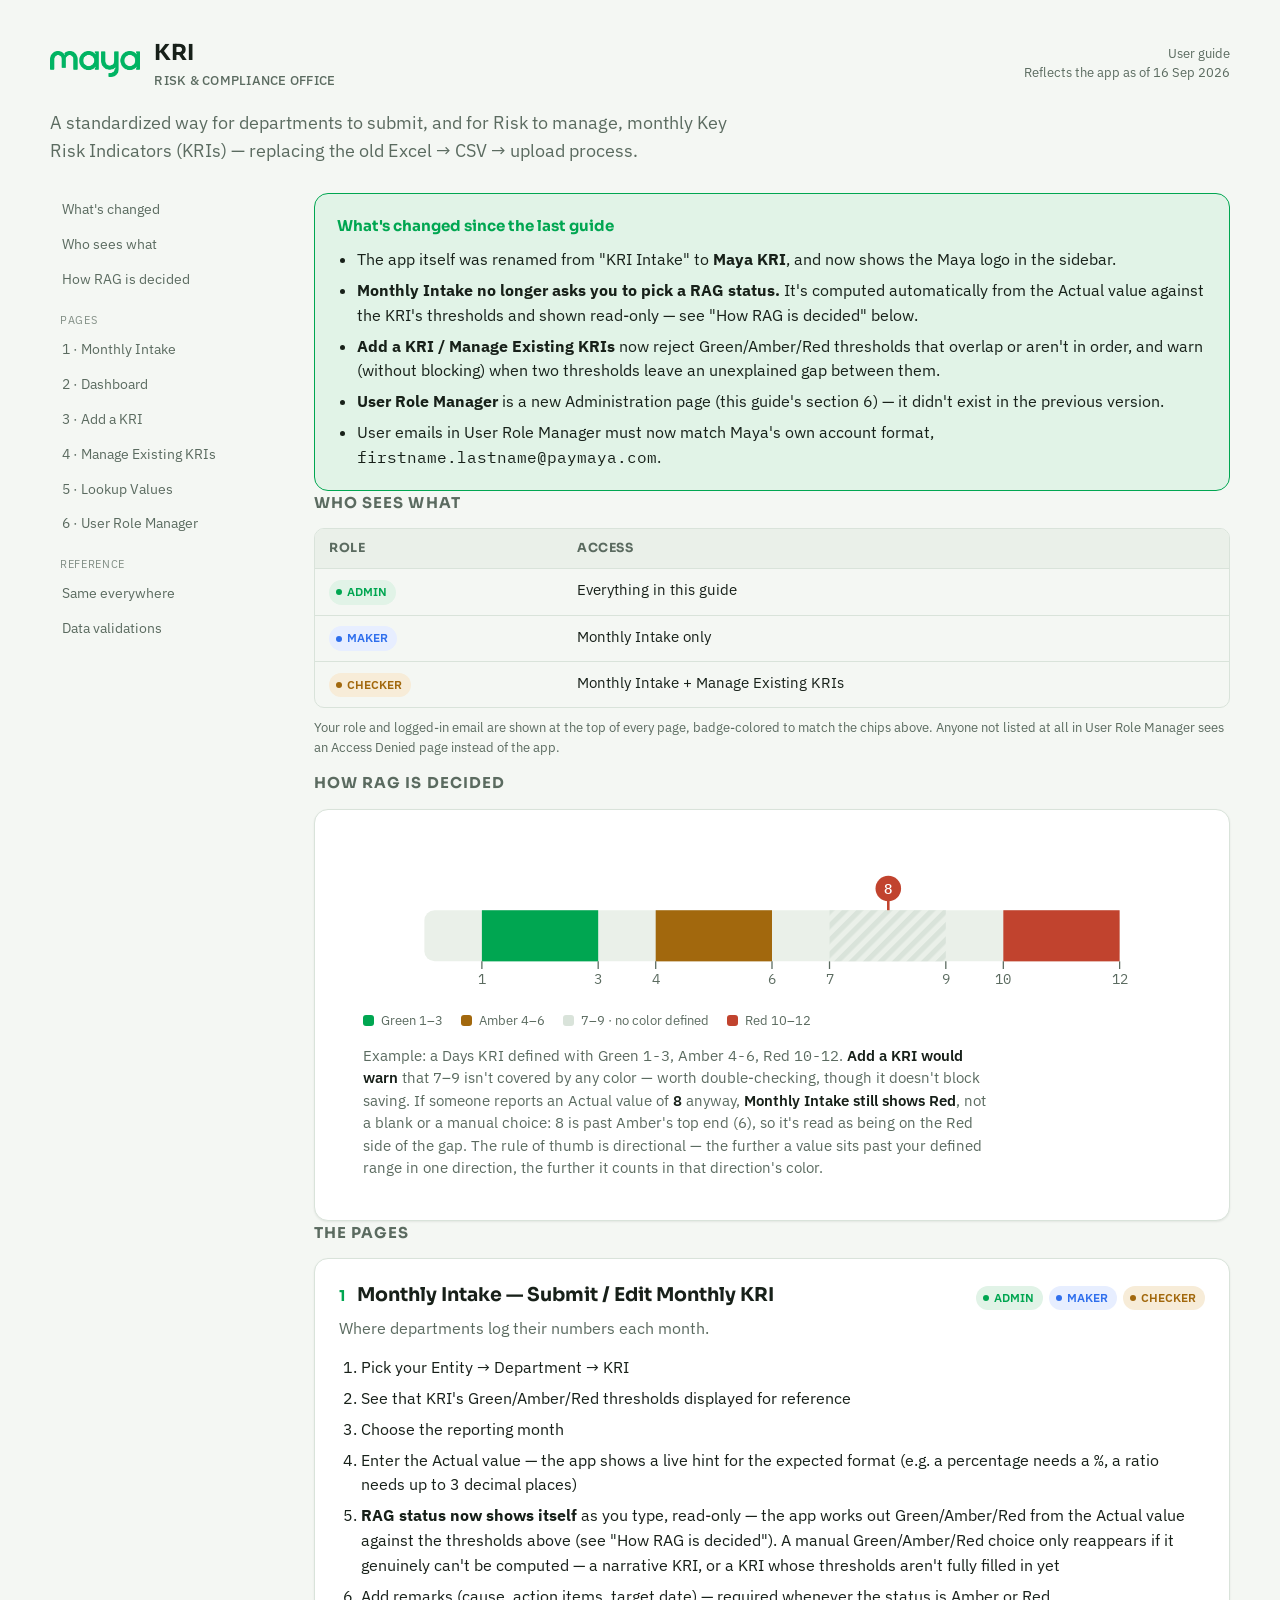
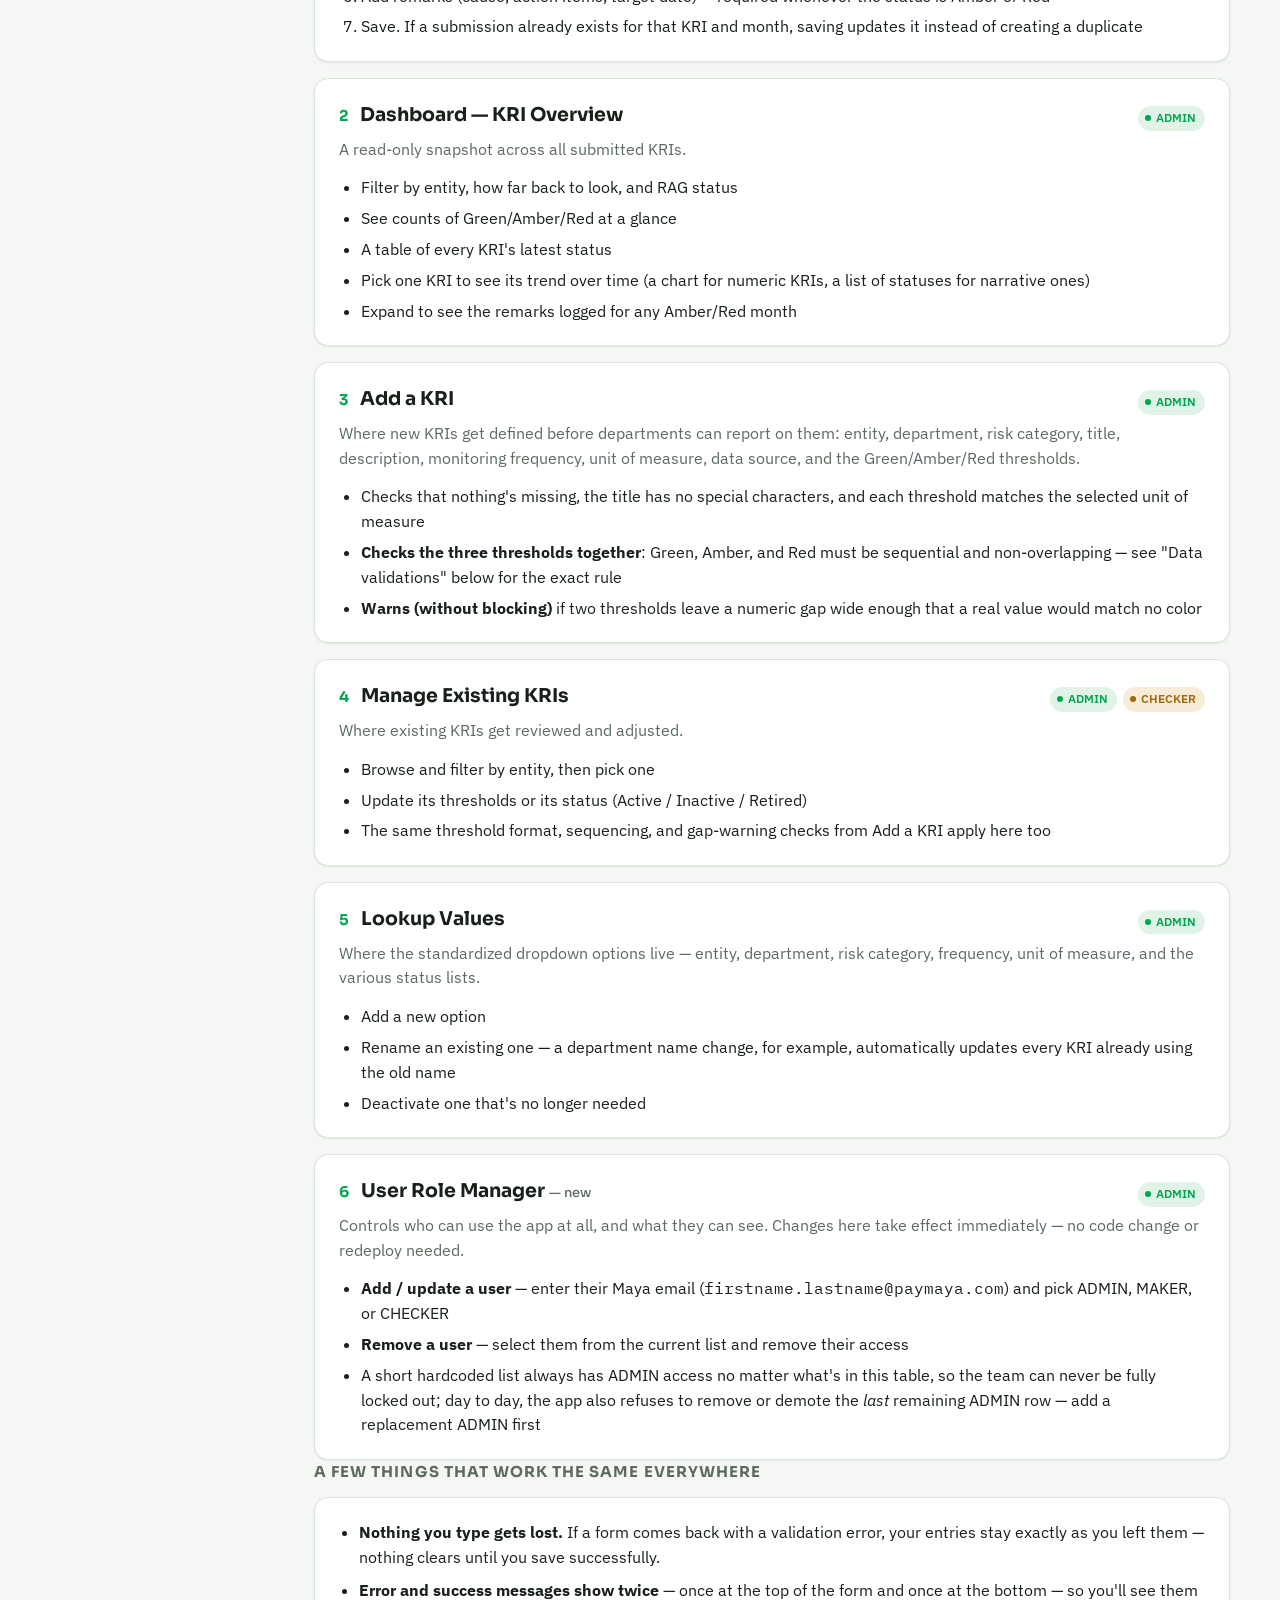
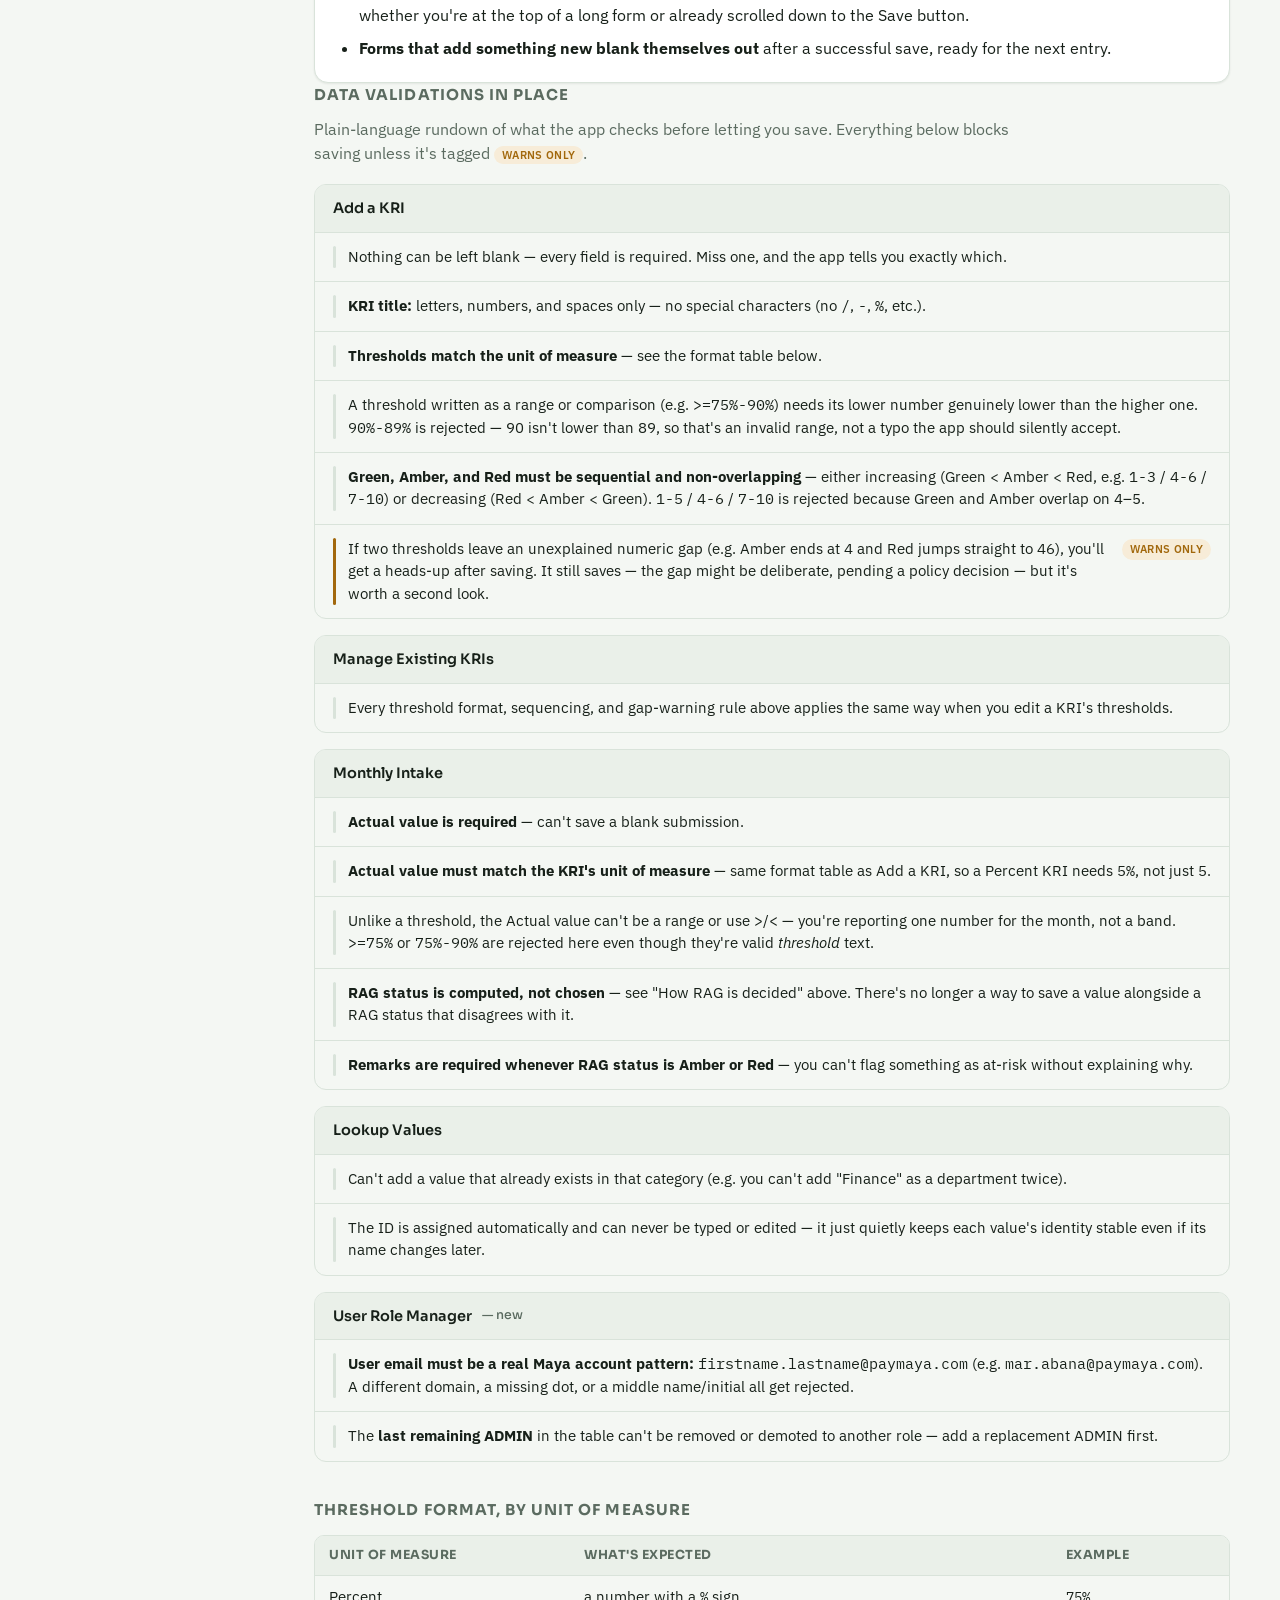
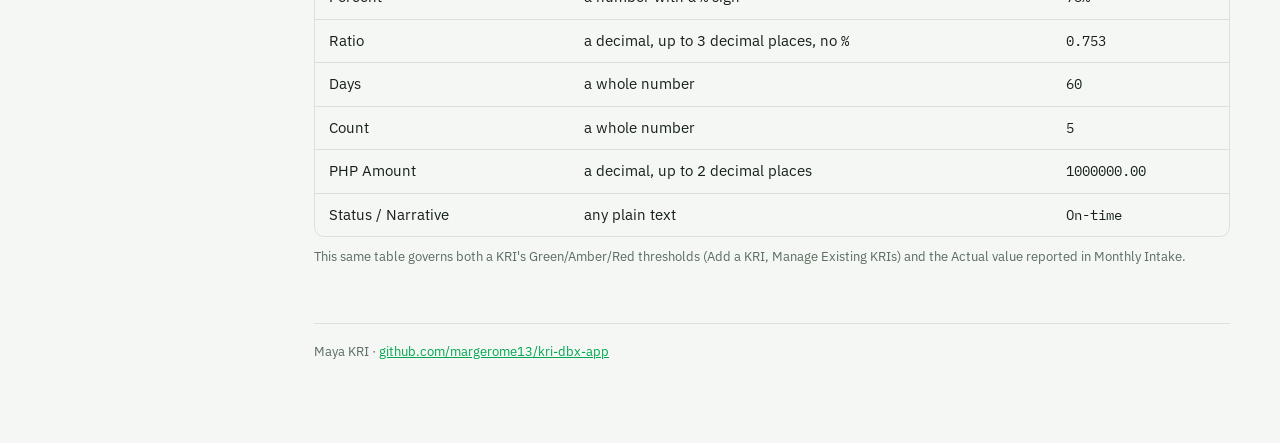
==== docs/index.html @ f0a2af5e "Add a standalone user guide for GitHub Pages Publishable version of the Maya KRI user guide under do" ====
<!DOCTYPE html>
<html lang="en">
<head>
<meta charset="utf-8">
<meta name="viewport" content="width=device-width, initial-scale=1">
<meta name="color-scheme" content="light dark">
<title>Maya KRI — User Guide</title>
<link rel="preconnect" href="https://fonts.gstatic.com" crossorigin>
<link rel="stylesheet" href="https://fonts.googleapis.com/css2?family=Sora:wght@600;700&family=IBM+Plex+Sans:wght@400;500;600&family=IBM+Plex+Mono:wght@400;500&display=swap">
<style>
  :root{
    --bg:#F4F7F3;
    --surface:#FFFFFF;
    --surface-2:#EAF0E9;
    --ink:#172019;
    --ink-muted:#5B6B60;
    --line:#D9E3DA;
    --accent:#00A651;
    --accent-contrast:#FFFFFF;
    --accent-soft:#E1F3E7;
    --maker:#2F6FED;
    --maker-soft:#E7EEFF;
    --checker:#A2680D;
    --checker-soft:#F7ECD8;
    --rag-green:#00A651;
    --rag-amber:#A2680D;
    --rag-red:#C1432E;
    --rag-red-soft:#F8E2DE;
    --shadow:rgba(23,32,25,0.08);
  }
  @media (prefers-color-scheme: dark){
    :root{
      --bg:#0F1712;
      --surface:#17221B;
      --surface-2:#1E2B23;
      --ink:#E8F0EA;
      --ink-muted:#93A79A;
      --line:#2B3A31;
      --accent:#35C77D;
      --accent-contrast:#07130C;
      --accent-soft:#173226;
      --maker:#7CA6FF;
      --maker-soft:#16233F;
      --checker:#E0A542;
      --checker-soft:#332715;
      --rag-green:#35C77D;
      --rag-amber:#E0A542;
      --rag-red:#E2685A;
      --rag-red-soft:#3A211D;
      --shadow:rgba(0,0,0,0.5);
    }
  }

  *{box-sizing:border-box;}
  html{background:var(--bg);}
  body{
    margin:0;
    background:var(--bg);
    color:var(--ink);
    font-family:"IBM Plex Sans", system-ui, -apple-system, sans-serif;
    font-size:16px;
    line-height:1.55;
    padding-inline:20px;
  }
  img{max-width:100%;}
  h1,h2,h3{
    font-family:"Sora", "IBM Plex Sans", sans-serif;
    color:var(--ink);
    text-wrap:balance;
    margin:0;
  }
  code, .mono{
    font-family:"IBM Plex Mono", "SFMono-Regular", monospace;
    font-variant-numeric:tabular-nums;
  }
  a{color:var(--accent);}
  .wrap{
    max-width:1180px;
    margin:0 auto;
    padding-block:36px 80px;
  }

  /* ---------- top identity bar ---------- */
  .topbar{
    display:flex;
    align-items:center;
    gap:14px;
    margin-bottom:8px;
  }
  .topbar img.logo{height:26px; width:auto; flex:none;}
  .brand{
    font-family:"Sora",sans-serif;
    font-weight:700;
    font-size:22px;
    letter-spacing:-0.01em;
  }
  .brand small{
    display:block;
    font-family:"IBM Plex Sans",sans-serif;
    font-weight:500;
    font-size:13px;
    color:var(--ink-muted);
    letter-spacing:.02em;
    text-transform:uppercase;
    margin-top:1px;
  }
  .updated{
    margin-left:auto;
    font-size:13px;
    color:var(--ink-muted);
    text-align:right;
    line-height:1.4;
  }

  .lede{
    font-size:18px;
    color:var(--ink-muted);
    max-width:62ch;
    margin:18px 0 28px;
  }

  /* ---------- layout: sticky TOC + content ---------- */
  .layout{
    display:grid;
    grid-template-columns:220px minmax(0,1fr);
    gap:44px;
    align-items:start;
  }
  nav.toc{
    position:sticky;
    top:28px;
    display:flex;
    flex-direction:column;
    gap:2px;
    padding-right:8px;
  }
  nav.toc a{
    color:var(--ink-muted);
    text-decoration:none;
    font-size:13.5px;
    padding:6px 10px;
    border-radius:7px;
    border-left:2px solid transparent;
  }
  nav.toc a:hover{color:var(--ink); background:var(--surface-2);}
  nav.toc .toc-group{
    font-size:11px;
    text-transform:uppercase;
    letter-spacing:.06em;
    color:var(--ink-muted);
    margin:14px 0 2px;
    padding-left:10px;
    opacity:.75;
  }
  nav.toc .toc-group:first-child{margin-top:2px;}

  main{min-width:0;}
  section{scroll-margin-top:20px;}

  /* ---------- generic panel ---------- */
  .panel{
    background:var(--surface);
    border:1px solid var(--line);
    border-radius:14px;
    padding:22px 24px;
    box-shadow:0 1px 2px var(--shadow);
  }
  .stack{display:flex; flex-direction:column; gap:16px;}

  h2.section-title{
    font-size:15px;
    text-transform:uppercase;
    letter-spacing:.07em;
    color:var(--ink-muted);
    margin:40px 0 14px;
  }
  h2.section-title:first-of-type{margin-top:0;}

  /* ---------- role chips ---------- */
  .chip{
    display:inline-flex;
    align-items:center;
    gap:5px;
    font-size:12px;
    font-weight:600;
    padding:3px 9px 3px 7px;
    border-radius:100px;
    white-space:nowrap;
  }
  .chip::before{content:"";width:6px;height:6px;border-radius:50%;background:currentColor;}
  .chip-admin{background:var(--accent-soft); color:var(--accent);}
  .chip-maker{background:var(--maker-soft); color:var(--maker);}
  .chip-checker{background:var(--checker-soft); color:var(--checker);}

  /* ---------- access table ---------- */
  table{
    width:100%;
    border-collapse:collapse;
    font-size:14.5px;
  }
  th,td{
    text-align:left;
    padding:10px 14px;
    border-bottom:1px solid var(--line);
    vertical-align:top;
  }
  th{
    font-family:"Sora",sans-serif;
    font-size:12.5px;
    text-transform:uppercase;
    letter-spacing:.04em;
    color:var(--ink-muted);
    background:var(--surface-2);
  }
  tr:last-child td{border-bottom:none;}
  .table-wrap{overflow-x:auto; border-radius:10px; border:1px solid var(--line);}
  .table-wrap table{border:none;}
  .table-wrap th:first-child, .table-wrap td:first-child{padding-left:14px;}
  .footnote{font-size:13px; color:var(--ink-muted); margin-top:10px;}

  /* ---------- changelog callout ---------- */
  .changelog{
    border:1px solid var(--accent);
    background:var(--accent-soft);
    border-radius:14px;
    padding:20px 22px;
  }
  .changelog h3{font-size:15px; color:var(--accent); margin-bottom:10px;}
  .changelog ul{margin:0; padding-left:20px;}
  .changelog li{margin-bottom:6px;}
  .changelog li:last-child{margin-bottom:0;}

  /* ---------- page cards (sections 1-6) ---------- */
  .page-card{
    background:var(--surface);
    border:1px solid var(--line);
    border-radius:14px;
    padding:22px 24px;
    box-shadow:0 1px 2px var(--shadow);
  }
  .page-head{
    display:flex;
    align-items:baseline;
    gap:12px;
    flex-wrap:wrap;
    margin-bottom:6px;
  }
  .page-num{
    font-family:"Sora",sans-serif;
    font-weight:700;
    color:var(--accent);
    font-size:15px;
  }
  .page-head h3{font-size:19px;}
  .page-chips{margin-left:auto; display:flex; gap:6px;}
  .page-card p.desc{color:var(--ink-muted); margin:6px 0 14px;}
  .page-card ol, .page-card ul{margin:0; padding-left:22px;}
  .page-card li{margin-bottom:6px;}
  .page-card li:last-child{margin-bottom:0;}
  .page-grid{display:grid; gap:16px;}

  /* ---------- RAG diagram ---------- */
  figure.diagram{margin:0; padding:22px 24px 18px;}
  figure.diagram svg{width:100%; height:auto; display:block;}
  .legend{display:flex; gap:18px; flex-wrap:wrap; margin-top:14px; font-size:13px; color:var(--ink-muted);}
  .legend span{display:inline-flex; align-items:center; gap:7px;}
  .swatch{width:11px;height:11px;border-radius:3px; flex:none;}
  figcaption{
    margin-top:14px;
    font-size:14.5px;
    color:var(--ink-muted);
    max-width:70ch;
  }
  figcaption strong{color:var(--ink); font-weight:600;}

  /* ---------- validation rules ---------- */
  .rule-group{border:1px solid var(--line); border-radius:12px; overflow:hidden;}
  .rule-group-head{
    background:var(--surface-2);
    padding:12px 18px;
    font-family:"Sora",sans-serif;
    font-weight:600;
    font-size:14.5px;
    display:flex;
    align-items:center;
    gap:10px;
  }
  .rule{
    padding:13px 18px;
    border-top:1px solid var(--line);
    font-size:14.5px;
    display:flex;
    gap:12px;
  }
  .rule .bar{width:3px; border-radius:2px; flex:none; background:var(--line);}
  .rule.warn .bar{background:var(--rag-amber);}
  .rule p{margin:0; flex:1;}
  .tag{
    font-size:11px;
    font-weight:600;
    text-transform:uppercase;
    letter-spacing:.03em;
    padding:2px 8px;
    border-radius:100px;
    background:var(--checker-soft);
    color:var(--checker);
    white-space:nowrap;
    flex:none;
    align-self:flex-start;
    margin-top:1px;
  }

  .unit-table code{font-size:13.5px;}

  ul.plain{padding-left:20px; margin:0;}
  ul.plain li{margin-bottom:8px;}
  ul.plain li:last-child{margin-bottom:0;}

  footer.page-footer{
    margin-top:56px;
    padding-top:18px;
    border-top:1px solid var(--line);
    font-size:13px;
    color:var(--ink-muted);
  }

  @media (max-width: 860px){
    .layout{grid-template-columns:1fr;}
    nav.toc{
      position:static;
      flex-direction:row;
      overflow-x:auto;
      gap:6px;
      padding-bottom:8px;
      border-bottom:1px solid var(--line);
      margin-bottom:18px;
    }
    nav.toc .toc-group{display:none;}
    nav.toc a{
      background:var(--surface-2);
      white-space:nowrap;
      flex:none;
    }
    .updated{display:none;}
    .page-chips{margin-left:0; width:100%;}
  }
</style>
</head>
<body>
<div class="wrap">

  <div class="topbar">
    <img class="logo" src="assets/maya_logo.png" alt="Maya">
    <div class="brand">KRI<small>Risk &amp; compliance office</small></div>
    <div class="updated">User guide<br>Reflects the app as of 16 Sep 2026</div>
  </div>

  <p class="lede">A standardized way for departments to submit, and for Risk to manage, monthly Key Risk Indicators (KRIs) — replacing the old Excel → CSV → upload process.</p>

  <div class="layout">

    <nav class="toc">
      <a href="#whats-changed">What's changed</a>
      <a href="#access">Who sees what</a>
      <a href="#how-rag-works">How RAG is decided</a>
      <div class="toc-group">Pages</div>
      <a href="#page-intake">1 · Monthly Intake</a>
      <a href="#page-dashboard">2 · Dashboard</a>
      <a href="#page-add">3 · Add a KRI</a>
      <a href="#page-manage">4 · Manage Existing KRIs</a>
      <a href="#page-lookup">5 · Lookup Values</a>
      <a href="#page-roles">6 · User Role Manager</a>
      <div class="toc-group">Reference</div>
      <a href="#everywhere">Same everywhere</a>
      <a href="#validations">Data validations</a>
    </nav>

    <main>

      <section id="whats-changed">
        <div class="changelog">
          <h3>What's changed since the last guide</h3>
          <ul>
            <li>The app itself was renamed from "KRI Intake" to <strong>Maya KRI</strong>, and now shows the Maya logo in the sidebar.</li>
            <li><strong>Monthly Intake no longer asks you to pick a RAG status.</strong> It's computed automatically from the Actual value against the KRI's thresholds and shown read-only — see "How RAG is decided" below.</li>
            <li><strong>Add a KRI / Manage Existing KRIs</strong> now reject Green/Amber/Red thresholds that overlap or aren't in order, and warn (without blocking) when two thresholds leave an unexplained gap between them.</li>
            <li><strong>User Role Manager</strong> is a new Administration page (this guide's section 6) — it didn't exist in the previous version.</li>
            <li>User emails in User Role Manager must now match Maya's own account format, <code>firstname.lastname@paymaya.com</code>.</li>
          </ul>
        </div>
      </section>

      <section id="access">
        <h2 class="section-title">Who sees what</h2>
        <div class="table-wrap">
          <table>
            <tr><th>Role</th><th>Access</th></tr>
            <tr><td><span class="chip chip-admin">ADMIN</span></td><td>Everything in this guide</td></tr>
            <tr><td><span class="chip chip-maker">MAKER</span></td><td>Monthly Intake only</td></tr>
            <tr><td><span class="chip chip-checker">CHECKER</span></td><td>Monthly Intake + Manage Existing KRIs</td></tr>
          </table>
        </div>
        <p class="footnote">Your role and logged-in email are shown at the top of every page, badge-colored to match the chips above. Anyone not listed at all in User Role Manager sees an Access Denied page instead of the app.</p>
      </section>

      <section id="how-rag-works">
        <h2 class="section-title">How RAG is decided</h2>
        <div class="panel">
          <figure class="diagram">
            <svg viewBox="0 0 640 112" role="img" aria-label="Threshold bar for a Days KRI: Green 1 to 3, Amber 4 to 6, an undefined gap from 7 to 9, and Red 10 to 12. A marker at 8 shows it resolving to Red.">
              <defs>
                <pattern id="hatch" width="8" height="8" patternUnits="userSpaceOnUse" patternTransform="rotate(45)">
                  <rect width="8" height="8" fill="var(--surface-2)"/>
                  <rect width="4" height="8" fill="var(--line)"/>
                </pattern>
              </defs>

              <!-- background track -->
              <rect x="48" y="44" width="544" height="40" rx="8" fill="var(--surface-2)"/>

              <!-- bands -->
              <rect x="93" y="44" width="91" height="40" fill="var(--rag-green)"/>
              <rect x="229" y="44" width="91" height="40" fill="var(--rag-amber)"/>
              <rect x="365" y="44" width="91" height="40" fill="url(#hatch)"/>
              <rect x="501" y="44" width="91" height="40" fill="var(--rag-red)"/>

              <!-- marker at value 8 -->
              <line x1="411" y1="34" x2="411" y2="44" stroke="var(--rag-red)" stroke-width="2"/>
              <circle cx="411" cy="27" r="10" fill="var(--rag-red)"/>
              <text x="411" y="31" text-anchor="middle" font-family="IBM Plex Mono" font-size="11" font-weight="500" fill="var(--accent-contrast)">8</text>

              <!-- ticks -->
              <g font-family="IBM Plex Mono" font-size="11" fill="var(--ink-muted)">
                <line x1="93" y1="84" x2="93" y2="90" stroke="var(--ink-muted)"/>
                <text x="93" y="102" text-anchor="middle">1</text>
                <line x1="184" y1="84" x2="184" y2="90" stroke="var(--ink-muted)"/>
                <text x="184" y="102" text-anchor="middle">3</text>
                <line x1="229" y1="84" x2="229" y2="90" stroke="var(--ink-muted)"/>
                <text x="229" y="102" text-anchor="middle">4</text>
                <line x1="320" y1="84" x2="320" y2="90" stroke="var(--ink-muted)"/>
                <text x="320" y="102" text-anchor="middle">6</text>
                <line x1="365" y1="84" x2="365" y2="90" stroke="var(--ink-muted)"/>
                <text x="365" y="102" text-anchor="middle">7</text>
                <line x1="456" y1="84" x2="456" y2="90" stroke="var(--ink-muted)"/>
                <text x="456" y="102" text-anchor="middle">9</text>
                <line x1="501" y1="84" x2="501" y2="90" stroke="var(--ink-muted)"/>
                <text x="501" y="102" text-anchor="middle">10</text>
                <line x1="592" y1="84" x2="592" y2="90" stroke="var(--ink-muted)"/>
                <text x="592" y="102" text-anchor="middle">12</text>
              </g>
            </svg>
            <div class="legend">
              <span><i class="swatch" style="background:var(--rag-green)"></i>Green 1–3</span>
              <span><i class="swatch" style="background:var(--rag-amber)"></i>Amber 4–6</span>
              <span><i class="swatch" style="background:var(--line)"></i>7–9 · no color defined</span>
              <span><i class="swatch" style="background:var(--rag-red)"></i>Red 10–12</span>
            </div>
            <figcaption>
              Example: a Days KRI defined with Green <code>1-3</code>, Amber <code>4-6</code>, Red <code>10-12</code>. <strong>Add a KRI would warn</strong> that 7–9 isn't covered by any color — worth double-checking, though it doesn't block saving. If someone reports an Actual value of <strong>8</strong> anyway, <strong>Monthly Intake still shows Red</strong>, not a blank or a manual choice: 8 is past Amber's top end (6), so it's read as being on the Red side of the gap. The rule of thumb is directional — the further a value sits past your defined range in one direction, the further it counts in that direction's color.
            </figcaption>
          </figure>
        </div>
      </section>

      <h2 class="section-title" id="pages-heading">The pages</h2>

      <div class="page-grid">

        <div class="page-card" id="page-intake">
          <div class="page-head">
            <span class="page-num">1</span>
            <h3>Monthly Intake — Submit / Edit Monthly KRI</h3>
            <div class="page-chips"><span class="chip chip-admin">ADMIN</span><span class="chip chip-maker">MAKER</span><span class="chip chip-checker">CHECKER</span></div>
          </div>
          <p class="desc">Where departments log their numbers each month.</p>
          <ol>
            <li>Pick your Entity → Department → KRI</li>
            <li>See that KRI's Green/Amber/Red thresholds displayed for reference</li>
            <li>Choose the reporting month</li>
            <li>Enter the Actual value — the app shows a live hint for the expected format (e.g. a percentage needs a <code>%</code>, a ratio needs up to 3 decimal places)</li>
            <li><strong>RAG status now shows itself</strong> as you type, read-only — the app works out Green/Amber/Red from the Actual value against the thresholds above (see "How RAG is decided"). A manual Green/Amber/Red choice only reappears if it genuinely can't be computed — a narrative KRI, or a KRI whose thresholds aren't fully filled in yet</li>
            <li>Add remarks (cause, action items, target date) — required whenever the status is Amber or Red</li>
            <li>Save. If a submission already exists for that KRI and month, saving updates it instead of creating a duplicate</li>
          </ol>
        </div>

        <div class="page-card" id="page-dashboard">
          <div class="page-head">
            <span class="page-num">2</span>
            <h3>Dashboard — KRI Overview</h3>
            <div class="page-chips"><span class="chip chip-admin">ADMIN</span></div>
          </div>
          <p class="desc">A read-only snapshot across all submitted KRIs.</p>
          <ul>
            <li>Filter by entity, how far back to look, and RAG status</li>
            <li>See counts of Green/Amber/Red at a glance</li>
            <li>A table of every KRI's latest status</li>
            <li>Pick one KRI to see its trend over time (a chart for numeric KRIs, a list of statuses for narrative ones)</li>
            <li>Expand to see the remarks logged for any Amber/Red month</li>
          </ul>
        </div>

        <div class="page-card" id="page-add">
          <div class="page-head">
            <span class="page-num">3</span>
            <h3>Add a KRI</h3>
            <div class="page-chips"><span class="chip chip-admin">ADMIN</span></div>
          </div>
          <p class="desc">Where new KRIs get defined before departments can report on them: entity, department, risk category, title, description, monitoring frequency, unit of measure, data source, and the Green/Amber/Red thresholds.</p>
          <ul>
            <li>Checks that nothing's missing, the title has no special characters, and each threshold matches the selected unit of measure</li>
            <li><strong>Checks the three thresholds together</strong>: Green, Amber, and Red must be sequential and non-overlapping — see "Data validations" below for the exact rule</li>
            <li><strong>Warns (without blocking)</strong> if two thresholds leave a numeric gap wide enough that a real value would match no color</li>
          </ul>
        </div>

        <div class="page-card" id="page-manage">
          <div class="page-head">
            <span class="page-num">4</span>
            <h3>Manage Existing KRIs</h3>
            <div class="page-chips"><span class="chip chip-admin">ADMIN</span><span class="chip chip-checker">CHECKER</span></div>
          </div>
          <p class="desc">Where existing KRIs get reviewed and adjusted.</p>
          <ul>
            <li>Browse and filter by entity, then pick one</li>
            <li>Update its thresholds or its status (Active / Inactive / Retired)</li>
            <li>The same threshold format, sequencing, and gap-warning checks from Add a KRI apply here too</li>
          </ul>
        </div>

        <div class="page-card" id="page-lookup">
          <div class="page-head">
            <span class="page-num">5</span>
            <h3>Lookup Values</h3>
            <div class="page-chips"><span class="chip chip-admin">ADMIN</span></div>
          </div>
          <p class="desc">Where the standardized dropdown options live — entity, department, risk category, frequency, unit of measure, and the various status lists.</p>
          <ul>
            <li>Add a new option</li>
            <li>Rename an existing one — a department name change, for example, automatically updates every KRI already using the old name</li>
            <li>Deactivate one that's no longer needed</li>
          </ul>
        </div>

        <div class="page-card" id="page-roles">
          <div class="page-head">
            <span class="page-num">6</span>
            <h3>User Role Manager <span style="color:var(--ink-muted); font-weight:500; font-size:13px;">— new</span></h3>
            <div class="page-chips"><span class="chip chip-admin">ADMIN</span></div>
          </div>
          <p class="desc">Controls who can use the app at all, and what they can see. Changes here take effect immediately — no code change or redeploy needed.</p>
          <ul>
            <li><strong>Add / update a user</strong> — enter their Maya email (<code>firstname.lastname@paymaya.com</code>) and pick ADMIN, MAKER, or CHECKER</li>
            <li><strong>Remove a user</strong> — select them from the current list and remove their access</li>
            <li>A short hardcoded list always has ADMIN access no matter what's in this table, so the team can never be fully locked out; day to day, the app also refuses to remove or demote the <em>last</em> remaining ADMIN row — add a replacement ADMIN first</li>
          </ul>
        </div>

      </div>

      <section id="everywhere">
        <h2 class="section-title">A few things that work the same everywhere</h2>
        <div class="panel">
          <ul class="plain">
            <li><strong>Nothing you type gets lost.</strong> If a form comes back with a validation error, your entries stay exactly as you left them — nothing clears until you save successfully.</li>
            <li><strong>Error and success messages show twice</strong> — once at the top of the form and once at the bottom — so you'll see them whether you're at the top of a long form or already scrolled down to the Save button.</li>
            <li><strong>Forms that add something new blank themselves out</strong> after a successful save, ready for the next entry.</li>
          </ul>
        </div>
      </section>

      <section id="validations">
        <h2 class="section-title">Data validations in place</h2>
        <p style="color:var(--ink-muted); margin:-4px 0 18px; max-width:70ch;">Plain-language rundown of what the app checks before letting you save. Everything below blocks saving unless it's tagged <span class="tag">warns only</span>.</p>

        <div class="stack">

          <div class="rule-group">
            <div class="rule-group-head">Add a KRI</div>
            <div class="rule"><div class="bar"></div><p>Nothing can be left blank — every field is required. Miss one, and the app tells you exactly which.</p></div>
            <div class="rule"><div class="bar"></div><p><strong>KRI title:</strong> letters, numbers, and spaces only — no special characters (no <code>/</code>, <code>-</code>, <code>%</code>, etc.).</p></div>
            <div class="rule"><div class="bar"></div><p><strong>Thresholds match the unit of measure</strong> — see the format table below.</p></div>
            <div class="rule"><div class="bar"></div><p>A threshold written as a range or comparison (e.g. <code>>=75%-90%</code>) needs its lower number genuinely lower than the higher one. <code>90%-89%</code> is rejected — 90 isn't lower than 89, so that's an invalid range, not a typo the app should silently accept.</p></div>
            <div class="rule"><div class="bar"></div><p><strong>Green, Amber, and Red must be sequential and non-overlapping</strong> — either increasing (Green &lt; Amber &lt; Red, e.g. <code>1-3</code> / <code>4-6</code> / <code>7-10</code>) or decreasing (Red &lt; Amber &lt; Green). <code>1-5</code> / <code>4-6</code> / <code>7-10</code> is rejected because Green and Amber overlap on 4–5.</p></div>
            <div class="rule warn"><div class="bar"></div><p>If two thresholds leave an unexplained numeric gap (e.g. Amber ends at <code>4</code> and Red jumps straight to <code>46</code>), you'll get a heads-up after saving. It still saves — the gap might be deliberate, pending a policy decision — but it's worth a second look.</p><span class="tag">warns only</span></div>
          </div>

          <div class="rule-group">
            <div class="rule-group-head">Manage Existing KRIs</div>
            <div class="rule"><div class="bar"></div><p>Every threshold format, sequencing, and gap-warning rule above applies the same way when you edit a KRI's thresholds.</p></div>
          </div>

          <div class="rule-group">
            <div class="rule-group-head">Monthly Intake</div>
            <div class="rule"><div class="bar"></div><p><strong>Actual value is required</strong> — can't save a blank submission.</p></div>
            <div class="rule"><div class="bar"></div><p><strong>Actual value must match the KRI's unit of measure</strong> — same format table as Add a KRI, so a Percent KRI needs <code>5%</code>, not just <code>5</code>.</p></div>
            <div class="rule"><div class="bar"></div><p>Unlike a threshold, the Actual value can't be a range or use <code>&gt;</code>/<code>&lt;</code> — you're reporting one number for the month, not a band. <code>&gt;=75%</code> or <code>75%-90%</code> are rejected here even though they're valid <em>threshold</em> text.</p></div>
            <div class="rule"><div class="bar"></div><p><strong>RAG status is computed, not chosen</strong> — see "How RAG is decided" above. There's no longer a way to save a value alongside a RAG status that disagrees with it.</p></div>
            <div class="rule"><div class="bar"></div><p><strong>Remarks are required whenever RAG status is Amber or Red</strong> — you can't flag something as at-risk without explaining why.</p></div>
          </div>

          <div class="rule-group">
            <div class="rule-group-head">Lookup Values</div>
            <div class="rule"><div class="bar"></div><p>Can't add a value that already exists in that category (e.g. you can't add "Finance" as a department twice).</p></div>
            <div class="rule"><div class="bar"></div><p>The ID is assigned automatically and can never be typed or edited — it just quietly keeps each value's identity stable even if its name changes later.</p></div>
          </div>

          <div class="rule-group">
            <div class="rule-group-head">User Role Manager <span style="color:var(--ink-muted); font-weight:500; font-size:12.5px; text-transform:none; letter-spacing:0;">— new</span></div>
            <div class="rule"><div class="bar"></div><p><strong>User email must be a real Maya account pattern:</strong> <code>firstname.lastname@paymaya.com</code> (e.g. <code>mar.abana@paymaya.com</code>). A different domain, a missing dot, or a middle name/initial all get rejected.</p></div>
            <div class="rule"><div class="bar"></div><p>The <strong>last remaining ADMIN</strong> in the table can't be removed or demoted to another role — add a replacement ADMIN first.</p></div>
          </div>

        </div>

        <h2 class="section-title" style="margin-top:36px;">Threshold format, by unit of measure</h2>
        <div class="table-wrap unit-table">
          <table>
            <tr><th>Unit of measure</th><th>What's expected</th><th>Example</th></tr>
            <tr><td>Percent</td><td>a number with a <code>%</code> sign</td><td><code>75%</code></td></tr>
            <tr><td>Ratio</td><td>a decimal, up to 3 decimal places, no <code>%</code></td><td><code>0.753</code></td></tr>
            <tr><td>Days</td><td>a whole number</td><td><code>60</code></td></tr>
            <tr><td>Count</td><td>a whole number</td><td><code>5</code></td></tr>
            <tr><td>PHP Amount</td><td>a decimal, up to 2 decimal places</td><td><code>1000000.00</code></td></tr>
            <tr><td>Status / Narrative</td><td>any plain text</td><td><code>On-time</code></td></tr>
          </table>
        </div>
        <p class="footnote">This same table governs both a KRI's Green/Amber/Red thresholds (Add a KRI, Manage Existing KRIs) and the Actual value reported in Monthly Intake.</p>

      </section>

      <footer class="page-footer">
        Maya KRI · <a href="https://github.com/margerome13/kri-dbx-app">github.com/margerome13/kri-dbx-app</a>
      </footer>

    </main>
  </div>
</div>
</body>
</html>
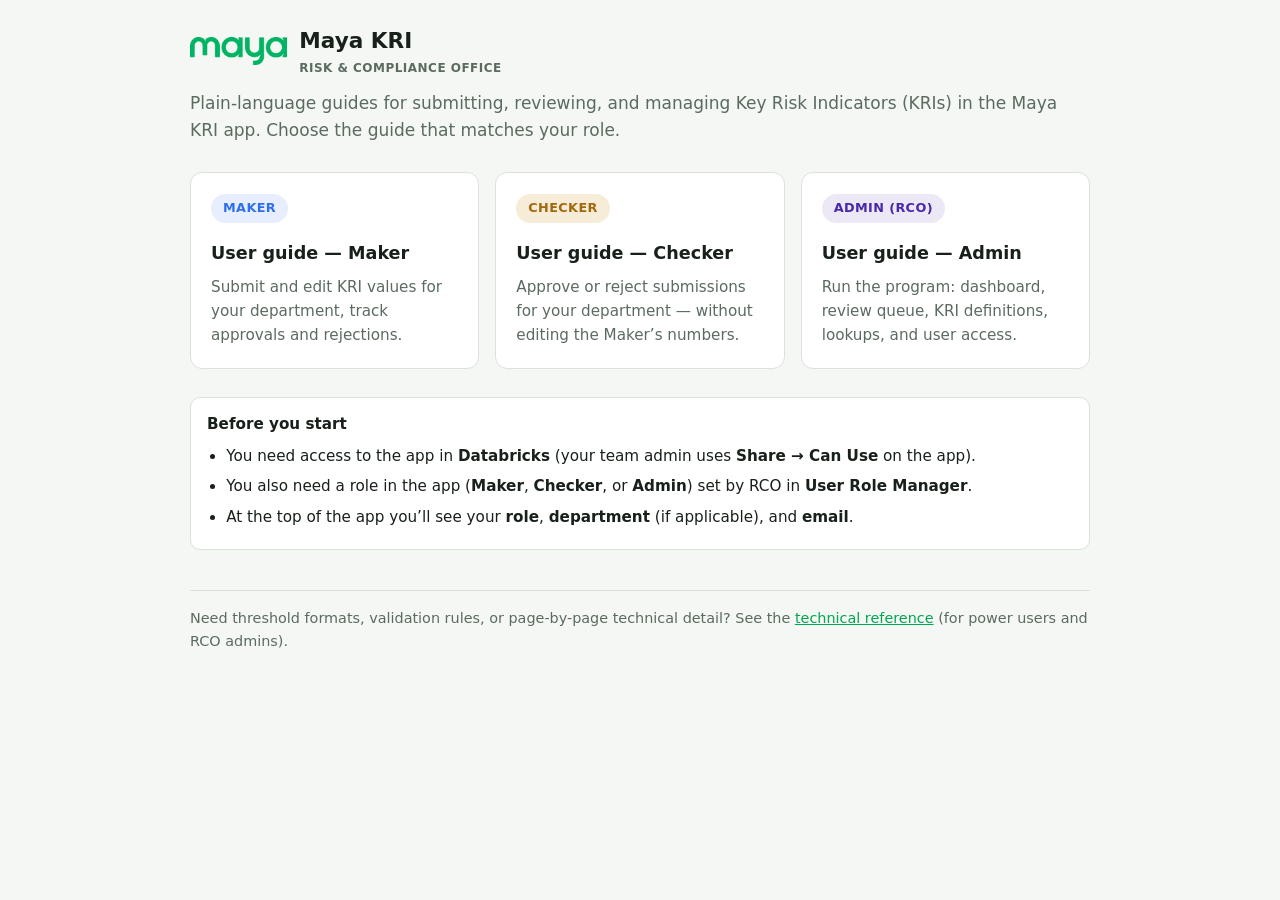
==== commit 8e557415: "Replace user guide hub with role-based Maker, Checker, and Admin guides. Keep the prior detailed doc" ====
--- a/docs/index.html
+++ b/docs/index.html
@@ -1,640 +1,53 @@
 <!DOCTYPE html>
 <html lang="en">
 <head>
-<meta charset="utf-8">
-<meta name="viewport" content="width=device-width, initial-scale=1">
-<meta name="color-scheme" content="light dark">
-<title>Maya KRI — User Guide</title>
-<link rel="preconnect" href="https://fonts.gstatic.com" crossorigin>
-<link rel="stylesheet" href="https://fonts.googleapis.com/css2?family=Sora:wght@600;700&family=IBM+Plex+Sans:wght@400;500;600&family=IBM+Plex+Mono:wght@400;500&display=swap">
-<style>
-  :root{
-    --bg:#F4F7F3;
-    --surface:#FFFFFF;
-    --surface-2:#EAF0E9;
-    --ink:#172019;
-    --ink-muted:#5B6B60;
-    --line:#D9E3DA;
-    --accent:#00A651;
-    --accent-contrast:#FFFFFF;
-    --accent-soft:#E1F3E7;
-    --maker:#2F6FED;
-    --maker-soft:#E7EEFF;
-    --checker:#A2680D;
-    --checker-soft:#F7ECD8;
-    --rag-green:#00A651;
-    --rag-amber:#A2680D;
-    --rag-red:#C1432E;
-    --rag-red-soft:#F8E2DE;
-    --shadow:rgba(23,32,25,0.08);
-  }
-  @media (prefers-color-scheme: dark){
-    :root{
-      --bg:#0F1712;
-      --surface:#17221B;
-      --surface-2:#1E2B23;
-      --ink:#E8F0EA;
-      --ink-muted:#93A79A;
-      --line:#2B3A31;
-      --accent:#35C77D;
-      --accent-contrast:#07130C;
-      --accent-soft:#173226;
-      --maker:#7CA6FF;
-      --maker-soft:#16233F;
-      --checker:#E0A542;
-      --checker-soft:#332715;
-      --rag-green:#35C77D;
-      --rag-amber:#E0A542;
-      --rag-red:#E2685A;
-      --rag-red-soft:#3A211D;
-      --shadow:rgba(0,0,0,0.5);
-    }
-  }
-
-  *{box-sizing:border-box;}
-  html{background:var(--bg);}
-  body{
-    margin:0;
-    background:var(--bg);
-    color:var(--ink);
-    font-family:"IBM Plex Sans", system-ui, -apple-system, sans-serif;
-    font-size:16px;
-    line-height:1.55;
-    padding-inline:20px;
-  }
-  img{max-width:100%;}
-  h1,h2,h3{
-    font-family:"Sora", "IBM Plex Sans", sans-serif;
-    color:var(--ink);
-    text-wrap:balance;
-    margin:0;
-  }
-  code, .mono{
-    font-family:"IBM Plex Mono", "SFMono-Regular", monospace;
-    font-variant-numeric:tabular-nums;
-  }
-  a{color:var(--accent);}
-  .wrap{
-    max-width:1180px;
-    margin:0 auto;
-    padding-block:36px 80px;
-  }
-
-  /* ---------- top identity bar ---------- */
-  .topbar{
-    display:flex;
-    align-items:center;
-    gap:14px;
-    margin-bottom:8px;
-  }
-  .topbar img.logo{height:26px; width:auto; flex:none;}
-  .brand{
-    font-family:"Sora",sans-serif;
-    font-weight:700;
-    font-size:22px;
-    letter-spacing:-0.01em;
-  }
-  .brand small{
-    display:block;
-    font-family:"IBM Plex Sans",sans-serif;
-    font-weight:500;
-    font-size:13px;
-    color:var(--ink-muted);
-    letter-spacing:.02em;
-    text-transform:uppercase;
-    margin-top:1px;
-  }
-  .updated{
-    margin-left:auto;
-    font-size:13px;
-    color:var(--ink-muted);
-    text-align:right;
-    line-height:1.4;
-  }
-
-  .lede{
-    font-size:18px;
-    color:var(--ink-muted);
-    max-width:62ch;
-    margin:18px 0 28px;
-  }
-
-  /* ---------- layout: sticky TOC + content ---------- */
-  .layout{
-    display:grid;
-    grid-template-columns:220px minmax(0,1fr);
-    gap:44px;
-    align-items:start;
-  }
-  nav.toc{
-    position:sticky;
-    top:28px;
-    display:flex;
-    flex-direction:column;
-    gap:2px;
-    padding-right:8px;
-  }
-  nav.toc a{
-    color:var(--ink-muted);
-    text-decoration:none;
-    font-size:13.5px;
-    padding:6px 10px;
-    border-radius:7px;
-    border-left:2px solid transparent;
-  }
-  nav.toc a:hover{color:var(--ink); background:var(--surface-2);}
-  nav.toc .toc-group{
-    font-size:11px;
-    text-transform:uppercase;
-    letter-spacing:.06em;
-    color:var(--ink-muted);
-    margin:14px 0 2px;
-    padding-left:10px;
-    opacity:.75;
-  }
-  nav.toc .toc-group:first-child{margin-top:2px;}
-
-  main{min-width:0;}
-  section{scroll-margin-top:20px;}
-
-  /* ---------- generic panel ---------- */
-  .panel{
-    background:var(--surface);
-    border:1px solid var(--line);
-    border-radius:14px;
-    padding:22px 24px;
-    box-shadow:0 1px 2px var(--shadow);
-  }
-  .stack{display:flex; flex-direction:column; gap:16px;}
-
-  h2.section-title{
-    font-size:15px;
-    text-transform:uppercase;
-    letter-spacing:.07em;
-    color:var(--ink-muted);
-    margin:40px 0 14px;
-  }
-  h2.section-title:first-of-type{margin-top:0;}
-
-  /* ---------- role chips ---------- */
-  .chip{
-    display:inline-flex;
-    align-items:center;
-    gap:5px;
-    font-size:12px;
-    font-weight:600;
-    padding:3px 9px 3px 7px;
-    border-radius:100px;
-    white-space:nowrap;
-  }
-  .chip::before{content:"";width:6px;height:6px;border-radius:50%;background:currentColor;}
-  .chip-admin{background:var(--accent-soft); color:var(--accent);}
-  .chip-maker{background:var(--maker-soft); color:var(--maker);}
-  .chip-checker{background:var(--checker-soft); color:var(--checker);}
-
-  /* ---------- access table ---------- */
-  table{
-    width:100%;
-    border-collapse:collapse;
-    font-size:14.5px;
-  }
-  th,td{
-    text-align:left;
-    padding:10px 14px;
-    border-bottom:1px solid var(--line);
-    vertical-align:top;
-  }
-  th{
-    font-family:"Sora",sans-serif;
-    font-size:12.5px;
-    text-transform:uppercase;
-    letter-spacing:.04em;
-    color:var(--ink-muted);
-    background:var(--surface-2);
-  }
-  tr:last-child td{border-bottom:none;}
-  .table-wrap{overflow-x:auto; border-radius:10px; border:1px solid var(--line);}
-  .table-wrap table{border:none;}
-  .table-wrap th:first-child, .table-wrap td:first-child{padding-left:14px;}
-  .footnote{font-size:13px; color:var(--ink-muted); margin-top:10px;}
-
-  /* ---------- changelog callout ---------- */
-  .changelog{
-    border:1px solid var(--accent);
-    background:var(--accent-soft);
-    border-radius:14px;
-    padding:20px 22px;
-  }
-  .changelog h3{font-size:15px; color:var(--accent); margin-bottom:10px;}
-  .changelog ul{margin:0; padding-left:20px;}
-  .changelog li{margin-bottom:6px;}
-  .changelog li:last-child{margin-bottom:0;}
-
-  /* ---------- page cards (sections 1-6) ---------- */
-  .page-card{
-    background:var(--surface);
-    border:1px solid var(--line);
-    border-radius:14px;
-    padding:22px 24px;
-    box-shadow:0 1px 2px var(--shadow);
-  }
-  .page-head{
-    display:flex;
-    align-items:baseline;
-    gap:12px;
-    flex-wrap:wrap;
-    margin-bottom:6px;
-  }
-  .page-num{
-    font-family:"Sora",sans-serif;
-    font-weight:700;
-    color:var(--accent);
-    font-size:15px;
-  }
-  .page-head h3{font-size:19px;}
-  .page-chips{margin-left:auto; display:flex; gap:6px;}
-  .page-card p.desc{color:var(--ink-muted); margin:6px 0 14px;}
-  .page-card ol, .page-card ul{margin:0; padding-left:22px;}
-  .page-card li{margin-bottom:6px;}
-  .page-card li:last-child{margin-bottom:0;}
-  .page-grid{display:grid; gap:16px;}
-
-  /* ---------- RAG diagram ---------- */
-  figure.diagram{margin:0; padding:22px 24px 18px;}
-  figure.diagram svg{width:100%; height:auto; display:block;}
-  .legend{display:flex; gap:18px; flex-wrap:wrap; margin-top:14px; font-size:13px; color:var(--ink-muted);}
-  .legend span{display:inline-flex; align-items:center; gap:7px;}
-  .swatch{width:11px;height:11px;border-radius:3px; flex:none;}
-  figcaption{
-    margin-top:14px;
-    font-size:14.5px;
-    color:var(--ink-muted);
-    max-width:70ch;
-  }
-  figcaption strong{color:var(--ink); font-weight:600;}
-
-  /* ---------- validation rules ---------- */
-  .rule-group{border:1px solid var(--line); border-radius:12px; overflow:hidden;}
-  .rule-group-head{
-    background:var(--surface-2);
-    padding:12px 18px;
-    font-family:"Sora",sans-serif;
-    font-weight:600;
-    font-size:14.5px;
-    display:flex;
-    align-items:center;
-    gap:10px;
-  }
-  .rule{
-    padding:13px 18px;
-    border-top:1px solid var(--line);
-    font-size:14.5px;
-    display:flex;
-    gap:12px;
-  }
-  .rule .bar{width:3px; border-radius:2px; flex:none; background:var(--line);}
-  .rule.warn .bar{background:var(--rag-amber);}
-  .rule p{margin:0; flex:1;}
-  .tag{
-    font-size:11px;
-    font-weight:600;
-    text-transform:uppercase;
-    letter-spacing:.03em;
-    padding:2px 8px;
-    border-radius:100px;
-    background:var(--checker-soft);
-    color:var(--checker);
-    white-space:nowrap;
-    flex:none;
-    align-self:flex-start;
-    margin-top:1px;
-  }
-
-  .unit-table code{font-size:13.5px;}
-
-  ul.plain{padding-left:20px; margin:0;}
-  ul.plain li{margin-bottom:8px;}
-  ul.plain li:last-child{margin-bottom:0;}
-
-  footer.page-footer{
-    margin-top:56px;
-    padding-top:18px;
-    border-top:1px solid var(--line);
-    font-size:13px;
-    color:var(--ink-muted);
-  }
-
-  @media (max-width: 860px){
-    .layout{grid-template-columns:1fr;}
-    nav.toc{
-      position:static;
-      flex-direction:row;
-      overflow-x:auto;
-      gap:6px;
-      padding-bottom:8px;
-      border-bottom:1px solid var(--line);
-      margin-bottom:18px;
-    }
-    nav.toc .toc-group{display:none;}
-    nav.toc a{
-      background:var(--surface-2);
-      white-space:nowrap;
-      flex:none;
-    }
-    .updated{display:none;}
-    .page-chips{margin-left:0; width:100%;}
-  }
-</style>
+  <meta charset="utf-8">
+  <meta name="viewport" content="width=device-width, initial-scale=1">
+  <title>Maya KRI — User Guide</title>
+  <link rel="stylesheet" href="guide.css">
 </head>
 <body>
-<div class="wrap">
+  <div class="wrap-wide">
+    <div class="top">
+      <img src="assets/maya_logo.png" alt="Maya">
+      <h1>Maya KRI<span>Risk &amp; Compliance Office</span></h1>
+    </div>
+    <p class="lede">
+      Plain-language guides for submitting, reviewing, and managing Key Risk Indicators (KRIs)
+      in the Maya KRI app. Choose the guide that matches your role.
+    </p>
 
-  <div class="topbar">
-    <img class="logo" src="assets/maya_logo.png" alt="Maya">
-    <div class="brand">KRI<small>Risk &amp; compliance office</small></div>
-    <div class="updated">User guide<br>Reflects the app as of 16 Sep 2026</div>
+    <div class="card-grid">
+      <a class="card" href="maker.html">
+        <span class="role-badge role-maker">Maker</span>
+        <h2>User guide — Maker</h2>
+        <p>Submit and edit KRI values for your department, track approvals and rejections.</p>
+      </a>
+      <a class="card" href="checker.html">
+        <span class="role-badge role-checker">Checker</span>
+        <h2>User guide — Checker</h2>
+        <p>Approve or reject submissions for your department — without editing the Maker’s numbers.</p>
+      </a>
+      <a class="card" href="admin.html">
+        <span class="role-badge role-admin">Admin (RCO)</span>
+        <h2>User guide — Admin</h2>
+        <p>Run the program: dashboard, review queue, KRI definitions, lookups, and user access.</p>
+      </a>
+    </div>
+
+    <div class="box box-tip">
+      <strong>Before you start</strong>
+      <ul>
+        <li>You need access to the app in <strong>Databricks</strong> (your team admin uses <strong>Share → Can Use</strong> on the app).</li>
+        <li>You also need a role in the app (<strong>Maker</strong>, <strong>Checker</strong>, or <strong>Admin</strong>) set by RCO in <strong>User Role Manager</strong>.</li>
+        <li>At the top of the app you’ll see your <strong>role</strong>, <strong>department</strong> (if applicable), and <strong>email</strong>.</li>
+      </ul>
+    </div>
+
+    <p class="footer-note">
+      Need threshold formats, validation rules, or page-by-page technical detail?
+      See the <a href="technical-reference.html">technical reference</a> (for power users and RCO admins).
+    </p>
   </div>
-
-  <p class="lede">A standardized way for departments to submit, and for Risk to manage, monthly Key Risk Indicators (KRIs) — replacing the old Excel → CSV → upload process.</p>
-
-  <div class="layout">
-
-    <nav class="toc">
-      <a href="#whats-changed">What's changed</a>
-      <a href="#access">Who sees what</a>
-      <a href="#how-rag-works">How RAG is decided</a>
-      <div class="toc-group">Pages</div>
-      <a href="#page-intake">1 · Monthly Intake</a>
-      <a href="#page-dashboard">2 · Dashboard</a>
-      <a href="#page-add">3 · Add a KRI</a>
-      <a href="#page-manage">4 · Manage Existing KRIs</a>
-      <a href="#page-lookup">5 · Lookup Values</a>
-      <a href="#page-roles">6 · User Role Manager</a>
-      <div class="toc-group">Reference</div>
-      <a href="#everywhere">Same everywhere</a>
-      <a href="#validations">Data validations</a>
-    </nav>
-
-    <main>
-
-      <section id="whats-changed">
-        <div class="changelog">
-          <h3>What's changed since the last guide</h3>
-          <ul>
-            <li>The app itself was renamed from "KRI Intake" to <strong>Maya KRI</strong>, and now shows the Maya logo in the sidebar.</li>
-            <li><strong>Monthly Intake no longer asks you to pick a RAG status.</strong> It's computed automatically from the Actual value against the KRI's thresholds and shown read-only — see "How RAG is decided" below.</li>
-            <li><strong>Add a KRI / Manage Existing KRIs</strong> now reject Green/Amber/Red thresholds that overlap or aren't in order, and warn (without blocking) when two thresholds leave an unexplained gap between them.</li>
-            <li><strong>User Role Manager</strong> is a new Administration page (this guide's section 6) — it didn't exist in the previous version.</li>
-            <li>User emails in User Role Manager must now match Maya's own account format, <code>firstname.lastname@paymaya.com</code>.</li>
-          </ul>
-        </div>
-      </section>
-
-      <section id="access">
-        <h2 class="section-title">Who sees what</h2>
-        <div class="table-wrap">
-          <table>
-            <tr><th>Role</th><th>Access</th></tr>
-            <tr><td><span class="chip chip-admin">ADMIN</span></td><td>Everything in this guide</td></tr>
-            <tr><td><span class="chip chip-maker">MAKER</span></td><td>Monthly Intake only</td></tr>
-            <tr><td><span class="chip chip-checker">CHECKER</span></td><td>Monthly Intake + Manage Existing KRIs</td></tr>
-          </table>
-        </div>
-        <p class="footnote">Your role and logged-in email are shown at the top of every page, badge-colored to match the chips above. Anyone not listed at all in User Role Manager sees an Access Denied page instead of the app.</p>
-      </section>
-
-      <section id="how-rag-works">
-        <h2 class="section-title">How RAG is decided</h2>
-        <div class="panel">
-          <figure class="diagram">
-            <svg viewBox="0 0 640 112" role="img" aria-label="Threshold bar for a Days KRI: Green 1 to 3, Amber 4 to 6, an undefined gap from 7 to 9, and Red 10 to 12. A marker at 8 shows it resolving to Red.">
-              <defs>
-                <pattern id="hatch" width="8" height="8" patternUnits="userSpaceOnUse" patternTransform="rotate(45)">
-                  <rect width="8" height="8" fill="var(--surface-2)"/>
-                  <rect width="4" height="8" fill="var(--line)"/>
-                </pattern>
-              </defs>
-
-              <!-- background track -->
-              <rect x="48" y="44" width="544" height="40" rx="8" fill="var(--surface-2)"/>
-
-              <!-- bands -->
-              <rect x="93" y="44" width="91" height="40" fill="var(--rag-green)"/>
-              <rect x="229" y="44" width="91" height="40" fill="var(--rag-amber)"/>
-              <rect x="365" y="44" width="91" height="40" fill="url(#hatch)"/>
-              <rect x="501" y="44" width="91" height="40" fill="var(--rag-red)"/>
-
-              <!-- marker at value 8 -->
-              <line x1="411" y1="34" x2="411" y2="44" stroke="var(--rag-red)" stroke-width="2"/>
-              <circle cx="411" cy="27" r="10" fill="var(--rag-red)"/>
-              <text x="411" y="31" text-anchor="middle" font-family="IBM Plex Mono" font-size="11" font-weight="500" fill="var(--accent-contrast)">8</text>
-
-              <!-- ticks -->
-              <g font-family="IBM Plex Mono" font-size="11" fill="var(--ink-muted)">
-                <line x1="93" y1="84" x2="93" y2="90" stroke="var(--ink-muted)"/>
-                <text x="93" y="102" text-anchor="middle">1</text>
-                <line x1="184" y1="84" x2="184" y2="90" stroke="var(--ink-muted)"/>
-                <text x="184" y="102" text-anchor="middle">3</text>
-                <line x1="229" y1="84" x2="229" y2="90" stroke="var(--ink-muted)"/>
-                <text x="229" y="102" text-anchor="middle">4</text>
-                <line x1="320" y1="84" x2="320" y2="90" stroke="var(--ink-muted)"/>
-                <text x="320" y="102" text-anchor="middle">6</text>
-                <line x1="365" y1="84" x2="365" y2="90" stroke="var(--ink-muted)"/>
-                <text x="365" y="102" text-anchor="middle">7</text>
-                <line x1="456" y1="84" x2="456" y2="90" stroke="var(--ink-muted)"/>
-                <text x="456" y="102" text-anchor="middle">9</text>
-                <line x1="501" y1="84" x2="501" y2="90" stroke="var(--ink-muted)"/>
-                <text x="501" y="102" text-anchor="middle">10</text>
-                <line x1="592" y1="84" x2="592" y2="90" stroke="var(--ink-muted)"/>
-                <text x="592" y="102" text-anchor="middle">12</text>
-              </g>
-            </svg>
-            <div class="legend">
-              <span><i class="swatch" style="background:var(--rag-green)"></i>Green 1–3</span>
-              <span><i class="swatch" style="background:var(--rag-amber)"></i>Amber 4–6</span>
-              <span><i class="swatch" style="background:var(--line)"></i>7–9 · no color defined</span>
-              <span><i class="swatch" style="background:var(--rag-red)"></i>Red 10–12</span>
-            </div>
-            <figcaption>
-              Example: a Days KRI defined with Green <code>1-3</code>, Amber <code>4-6</code>, Red <code>10-12</code>. <strong>Add a KRI would warn</strong> that 7–9 isn't covered by any color — worth double-checking, though it doesn't block saving. If someone reports an Actual value of <strong>8</strong> anyway, <strong>Monthly Intake still shows Red</strong>, not a blank or a manual choice: 8 is past Amber's top end (6), so it's read as being on the Red side of the gap. The rule of thumb is directional — the further a value sits past your defined range in one direction, the further it counts in that direction's color.
-            </figcaption>
-          </figure>
-        </div>
-      </section>
-
-      <h2 class="section-title" id="pages-heading">The pages</h2>
-
-      <div class="page-grid">
-
-        <div class="page-card" id="page-intake">
-          <div class="page-head">
-            <span class="page-num">1</span>
-            <h3>Monthly Intake — Submit / Edit Monthly KRI</h3>
-            <div class="page-chips"><span class="chip chip-admin">ADMIN</span><span class="chip chip-maker">MAKER</span><span class="chip chip-checker">CHECKER</span></div>
-          </div>
-          <p class="desc">Where departments log their numbers each month.</p>
-          <ol>
-            <li>Pick your Entity → Department → KRI</li>
-            <li>See that KRI's Green/Amber/Red thresholds displayed for reference</li>
-            <li>Choose the reporting month</li>
-            <li>Enter the Actual value — the app shows a live hint for the expected format (e.g. a percentage needs a <code>%</code>, a ratio needs up to 3 decimal places)</li>
-            <li><strong>RAG status now shows itself</strong> as you type, read-only — the app works out Green/Amber/Red from the Actual value against the thresholds above (see "How RAG is decided"). A manual Green/Amber/Red choice only reappears if it genuinely can't be computed — a narrative KRI, or a KRI whose thresholds aren't fully filled in yet</li>
-            <li>Add remarks (cause, action items, target date) — required whenever the status is Amber or Red</li>
-            <li>Save. If a submission already exists for that KRI and month, saving updates it instead of creating a duplicate</li>
-          </ol>
-        </div>
-
-        <div class="page-card" id="page-dashboard">
-          <div class="page-head">
-            <span class="page-num">2</span>
-            <h3>Dashboard — KRI Overview</h3>
-            <div class="page-chips"><span class="chip chip-admin">ADMIN</span></div>
-          </div>
-          <p class="desc">A read-only snapshot across all submitted KRIs.</p>
-          <ul>
-            <li>Filter by entity, how far back to look, and RAG status</li>
-            <li>See counts of Green/Amber/Red at a glance</li>
-            <li>A table of every KRI's latest status</li>
-            <li>Pick one KRI to see its trend over time (a chart for numeric KRIs, a list of statuses for narrative ones)</li>
-            <li>Expand to see the remarks logged for any Amber/Red month</li>
-          </ul>
-        </div>
-
-        <div class="page-card" id="page-add">
-          <div class="page-head">
-            <span class="page-num">3</span>
-            <h3>Add a KRI</h3>
-            <div class="page-chips"><span class="chip chip-admin">ADMIN</span></div>
-          </div>
-          <p class="desc">Where new KRIs get defined before departments can report on them: entity, department, risk category, title, description, monitoring frequency, unit of measure, data source, and the Green/Amber/Red thresholds.</p>
-          <ul>
-            <li>Checks that nothing's missing, the title has no special characters, and each threshold matches the selected unit of measure</li>
-            <li><strong>Checks the three thresholds together</strong>: Green, Amber, and Red must be sequential and non-overlapping — see "Data validations" below for the exact rule</li>
-            <li><strong>Warns (without blocking)</strong> if two thresholds leave a numeric gap wide enough that a real value would match no color</li>
-          </ul>
-        </div>
-
-        <div class="page-card" id="page-manage">
-          <div class="page-head">
-            <span class="page-num">4</span>
-            <h3>Manage Existing KRIs</h3>
-            <div class="page-chips"><span class="chip chip-admin">ADMIN</span><span class="chip chip-checker">CHECKER</span></div>
-          </div>
-          <p class="desc">Where existing KRIs get reviewed and adjusted.</p>
-          <ul>
-            <li>Browse and filter by entity, then pick one</li>
-            <li>Update its thresholds or its status (Active / Inactive / Retired)</li>
-            <li>The same threshold format, sequencing, and gap-warning checks from Add a KRI apply here too</li>
-          </ul>
-        </div>
-
-        <div class="page-card" id="page-lookup">
-          <div class="page-head">
-            <span class="page-num">5</span>
-            <h3>Lookup Values</h3>
-            <div class="page-chips"><span class="chip chip-admin">ADMIN</span></div>
-          </div>
-          <p class="desc">Where the standardized dropdown options live — entity, department, risk category, frequency, unit of measure, and the various status lists.</p>
-          <ul>
-            <li>Add a new option</li>
-            <li>Rename an existing one — a department name change, for example, automatically updates every KRI already using the old name</li>
-            <li>Deactivate one that's no longer needed</li>
-          </ul>
-        </div>
-
-        <div class="page-card" id="page-roles">
-          <div class="page-head">
-            <span class="page-num">6</span>
-            <h3>User Role Manager <span style="color:var(--ink-muted); font-weight:500; font-size:13px;">— new</span></h3>
-            <div class="page-chips"><span class="chip chip-admin">ADMIN</span></div>
-          </div>
-          <p class="desc">Controls who can use the app at all, and what they can see. Changes here take effect immediately — no code change or redeploy needed.</p>
-          <ul>
-            <li><strong>Add / update a user</strong> — enter their Maya email (<code>firstname.lastname@paymaya.com</code>) and pick ADMIN, MAKER, or CHECKER</li>
-            <li><strong>Remove a user</strong> — select them from the current list and remove their access</li>
-            <li>A short hardcoded list always has ADMIN access no matter what's in this table, so the team can never be fully locked out; day to day, the app also refuses to remove or demote the <em>last</em> remaining ADMIN row — add a replacement ADMIN first</li>
-          </ul>
-        </div>
-
-      </div>
-
-      <section id="everywhere">
-        <h2 class="section-title">A few things that work the same everywhere</h2>
-        <div class="panel">
-          <ul class="plain">
-            <li><strong>Nothing you type gets lost.</strong> If a form comes back with a validation error, your entries stay exactly as you left them — nothing clears until you save successfully.</li>
-            <li><strong>Error and success messages show twice</strong> — once at the top of the form and once at the bottom — so you'll see them whether you're at the top of a long form or already scrolled down to the Save button.</li>
-            <li><strong>Forms that add something new blank themselves out</strong> after a successful save, ready for the next entry.</li>
-          </ul>
-        </div>
-      </section>
-
-      <section id="validations">
-        <h2 class="section-title">Data validations in place</h2>
-        <p style="color:var(--ink-muted); margin:-4px 0 18px; max-width:70ch;">Plain-language rundown of what the app checks before letting you save. Everything below blocks saving unless it's tagged <span class="tag">warns only</span>.</p>
-
-        <div class="stack">
-
-          <div class="rule-group">
-            <div class="rule-group-head">Add a KRI</div>
-            <div class="rule"><div class="bar"></div><p>Nothing can be left blank — every field is required. Miss one, and the app tells you exactly which.</p></div>
-            <div class="rule"><div class="bar"></div><p><strong>KRI title:</strong> letters, numbers, and spaces only — no special characters (no <code>/</code>, <code>-</code>, <code>%</code>, etc.).</p></div>
-            <div class="rule"><div class="bar"></div><p><strong>Thresholds match the unit of measure</strong> — see the format table below.</p></div>
-            <div class="rule"><div class="bar"></div><p>A threshold written as a range or comparison (e.g. <code>>=75%-90%</code>) needs its lower number genuinely lower than the higher one. <code>90%-89%</code> is rejected — 90 isn't lower than 89, so that's an invalid range, not a typo the app should silently accept.</p></div>
-            <div class="rule"><div class="bar"></div><p><strong>Green, Amber, and Red must be sequential and non-overlapping</strong> — either increasing (Green &lt; Amber &lt; Red, e.g. <code>1-3</code> / <code>4-6</code> / <code>7-10</code>) or decreasing (Red &lt; Amber &lt; Green). <code>1-5</code> / <code>4-6</code> / <code>7-10</code> is rejected because Green and Amber overlap on 4–5.</p></div>
-            <div class="rule warn"><div class="bar"></div><p>If two thresholds leave an unexplained numeric gap (e.g. Amber ends at <code>4</code> and Red jumps straight to <code>46</code>), you'll get a heads-up after saving. It still saves — the gap might be deliberate, pending a policy decision — but it's worth a second look.</p><span class="tag">warns only</span></div>
-          </div>
-
-          <div class="rule-group">
-            <div class="rule-group-head">Manage Existing KRIs</div>
-            <div class="rule"><div class="bar"></div><p>Every threshold format, sequencing, and gap-warning rule above applies the same way when you edit a KRI's thresholds.</p></div>
-          </div>
-
-          <div class="rule-group">
-            <div class="rule-group-head">Monthly Intake</div>
-            <div class="rule"><div class="bar"></div><p><strong>Actual value is required</strong> — can't save a blank submission.</p></div>
-            <div class="rule"><div class="bar"></div><p><strong>Actual value must match the KRI's unit of measure</strong> — same format table as Add a KRI, so a Percent KRI needs <code>5%</code>, not just <code>5</code>.</p></div>
-            <div class="rule"><div class="bar"></div><p>Unlike a threshold, the Actual value can't be a range or use <code>&gt;</code>/<code>&lt;</code> — you're reporting one number for the month, not a band. <code>&gt;=75%</code> or <code>75%-90%</code> are rejected here even though they're valid <em>threshold</em> text.</p></div>
-            <div class="rule"><div class="bar"></div><p><strong>RAG status is computed, not chosen</strong> — see "How RAG is decided" above. There's no longer a way to save a value alongside a RAG status that disagrees with it.</p></div>
-            <div class="rule"><div class="bar"></div><p><strong>Remarks are required whenever RAG status is Amber or Red</strong> — you can't flag something as at-risk without explaining why.</p></div>
-          </div>
-
-          <div class="rule-group">
-            <div class="rule-group-head">Lookup Values</div>
-            <div class="rule"><div class="bar"></div><p>Can't add a value that already exists in that category (e.g. you can't add "Finance" as a department twice).</p></div>
-            <div class="rule"><div class="bar"></div><p>The ID is assigned automatically and can never be typed or edited — it just quietly keeps each value's identity stable even if its name changes later.</p></div>
-          </div>
-
-          <div class="rule-group">
-            <div class="rule-group-head">User Role Manager <span style="color:var(--ink-muted); font-weight:500; font-size:12.5px; text-transform:none; letter-spacing:0;">— new</span></div>
-            <div class="rule"><div class="bar"></div><p><strong>User email must be a real Maya account pattern:</strong> <code>firstname.lastname@paymaya.com</code> (e.g. <code>mar.abana@paymaya.com</code>). A different domain, a missing dot, or a middle name/initial all get rejected.</p></div>
-            <div class="rule"><div class="bar"></div><p>The <strong>last remaining ADMIN</strong> in the table can't be removed or demoted to another role — add a replacement ADMIN first.</p></div>
-          </div>
-
-        </div>
-
-        <h2 class="section-title" style="margin-top:36px;">Threshold format, by unit of measure</h2>
-        <div class="table-wrap unit-table">
-          <table>
-            <tr><th>Unit of measure</th><th>What's expected</th><th>Example</th></tr>
-            <tr><td>Percent</td><td>a number with a <code>%</code> sign</td><td><code>75%</code></td></tr>
-            <tr><td>Ratio</td><td>a decimal, up to 3 decimal places, no <code>%</code></td><td><code>0.753</code></td></tr>
-            <tr><td>Days</td><td>a whole number</td><td><code>60</code></td></tr>
-            <tr><td>Count</td><td>a whole number</td><td><code>5</code></td></tr>
-            <tr><td>PHP Amount</td><td>a decimal, up to 2 decimal places</td><td><code>1000000.00</code></td></tr>
-            <tr><td>Status / Narrative</td><td>any plain text</td><td><code>On-time</code></td></tr>
-          </table>
-        </div>
-        <p class="footnote">This same table governs both a KRI's Green/Amber/Red thresholds (Add a KRI, Manage Existing KRIs) and the Actual value reported in Monthly Intake.</p>
-
-      </section>
-
-      <footer class="page-footer">
-        Maya KRI · <a href="https://github.com/margerome13/kri-dbx-app">github.com/margerome13/kri-dbx-app</a>
-      </footer>
-
-    </main>
-  </div>
-</div>
 </body>
 </html>
--- a/docs/guide.css
+++ b/docs/guide.css
@@ -0,0 +1,131 @@
+:root {
+  --bg: #f4f7f3;
+  --surface: #fff;
+  --ink: #172019;
+  --muted: #5b6b60;
+  --line: #d9e3da;
+  --green: #00a651;
+  --green-soft: #e1f3e7;
+  --maker: #2f6fed;
+  --maker-soft: #e7eeff;
+  --checker: #a2680d;
+  --checker-soft: #f7ecd8;
+  --admin: #4929aa;
+  --admin-soft: #ece8f5;
+  --dont: #c1432e;
+  --dont-soft: #f8e2de;
+}
+* { box-sizing: border-box; }
+html { background: var(--bg); }
+body {
+  margin: 0;
+  font-family: "Segoe UI", system-ui, -apple-system, sans-serif;
+  font-size: 17px;
+  line-height: 1.6;
+  color: var(--ink);
+  padding: 24px 20px 64px;
+}
+.wrap { max-width: 720px; margin: 0 auto; }
+.wrap-wide { max-width: 900px; margin: 0 auto; }
+a { color: var(--green); }
+.top {
+  display: flex;
+  align-items: center;
+  gap: 12px;
+  margin-bottom: 8px;
+}
+.top img { height: 28px; }
+.top h1 {
+  font-size: 1.35rem;
+  margin: 0;
+  font-weight: 700;
+}
+.top h1 span {
+  display: block;
+  font-size: 0.75rem;
+  font-weight: 600;
+  color: var(--muted);
+  text-transform: uppercase;
+  letter-spacing: 0.04em;
+}
+.lede { color: var(--muted); margin: 12px 0 28px; }
+.nav-back {
+  display: inline-block;
+  margin-bottom: 20px;
+  font-size: 0.95rem;
+}
+.role-badge {
+  display: inline-block;
+  padding: 4px 12px;
+  border-radius: 999px;
+  font-size: 0.8rem;
+  font-weight: 700;
+  text-transform: uppercase;
+  letter-spacing: 0.03em;
+  margin-bottom: 16px;
+}
+.role-maker { background: var(--maker-soft); color: var(--maker); }
+.role-checker { background: var(--checker-soft); color: var(--checker); }
+.role-admin { background: var(--admin-soft); color: var(--admin); }
+h2 {
+  font-size: 1.2rem;
+  margin: 32px 0 12px;
+  padding-top: 8px;
+  border-top: 1px solid var(--line);
+}
+h2:first-of-type { border-top: none; margin-top: 8px; }
+h3 { font-size: 1.05rem; margin: 20px 0 8px; }
+ol.steps { padding-left: 1.25rem; }
+ol.steps li { margin-bottom: 10px; }
+.card-grid {
+  display: grid;
+  gap: 16px;
+  margin: 28px 0;
+}
+@media (min-width: 640px) {
+  .card-grid { grid-template-columns: repeat(3, 1fr); }
+}
+.card {
+  background: var(--surface);
+  border: 1px solid var(--line);
+  border-radius: 12px;
+  padding: 20px;
+  text-decoration: none;
+  color: inherit;
+  display: block;
+  transition: box-shadow 0.15s;
+}
+.card:hover { box-shadow: 0 4px 16px rgba(0,0,0,0.08); }
+.card h2 {
+  border: none;
+  margin: 0 0 8px;
+  padding: 0;
+  font-size: 1.1rem;
+}
+.card p { margin: 0; font-size: 0.95rem; color: var(--muted); }
+.box {
+  border-radius: 10px;
+  padding: 14px 16px;
+  margin: 16px 0;
+  font-size: 0.95rem;
+}
+.box-do { background: var(--green-soft); border-left: 4px solid var(--green); }
+.box-dont { background: var(--dont-soft); border-left: 4px solid var(--dont); }
+.box-tip { background: var(--surface); border: 1px solid var(--line); }
+.box ul { margin: 8px 0 0; padding-left: 1.2rem; }
+.box li { margin-bottom: 6px; }
+.menu-list {
+  background: var(--surface);
+  border: 1px solid var(--line);
+  border-radius: 10px;
+  padding: 12px 16px;
+  margin: 12px 0;
+}
+.menu-list strong { display: block; margin-bottom: 4px; }
+.footer-note {
+  margin-top: 40px;
+  padding-top: 16px;
+  border-top: 1px solid var(--line);
+  font-size: 0.9rem;
+  color: var(--muted);
+}
